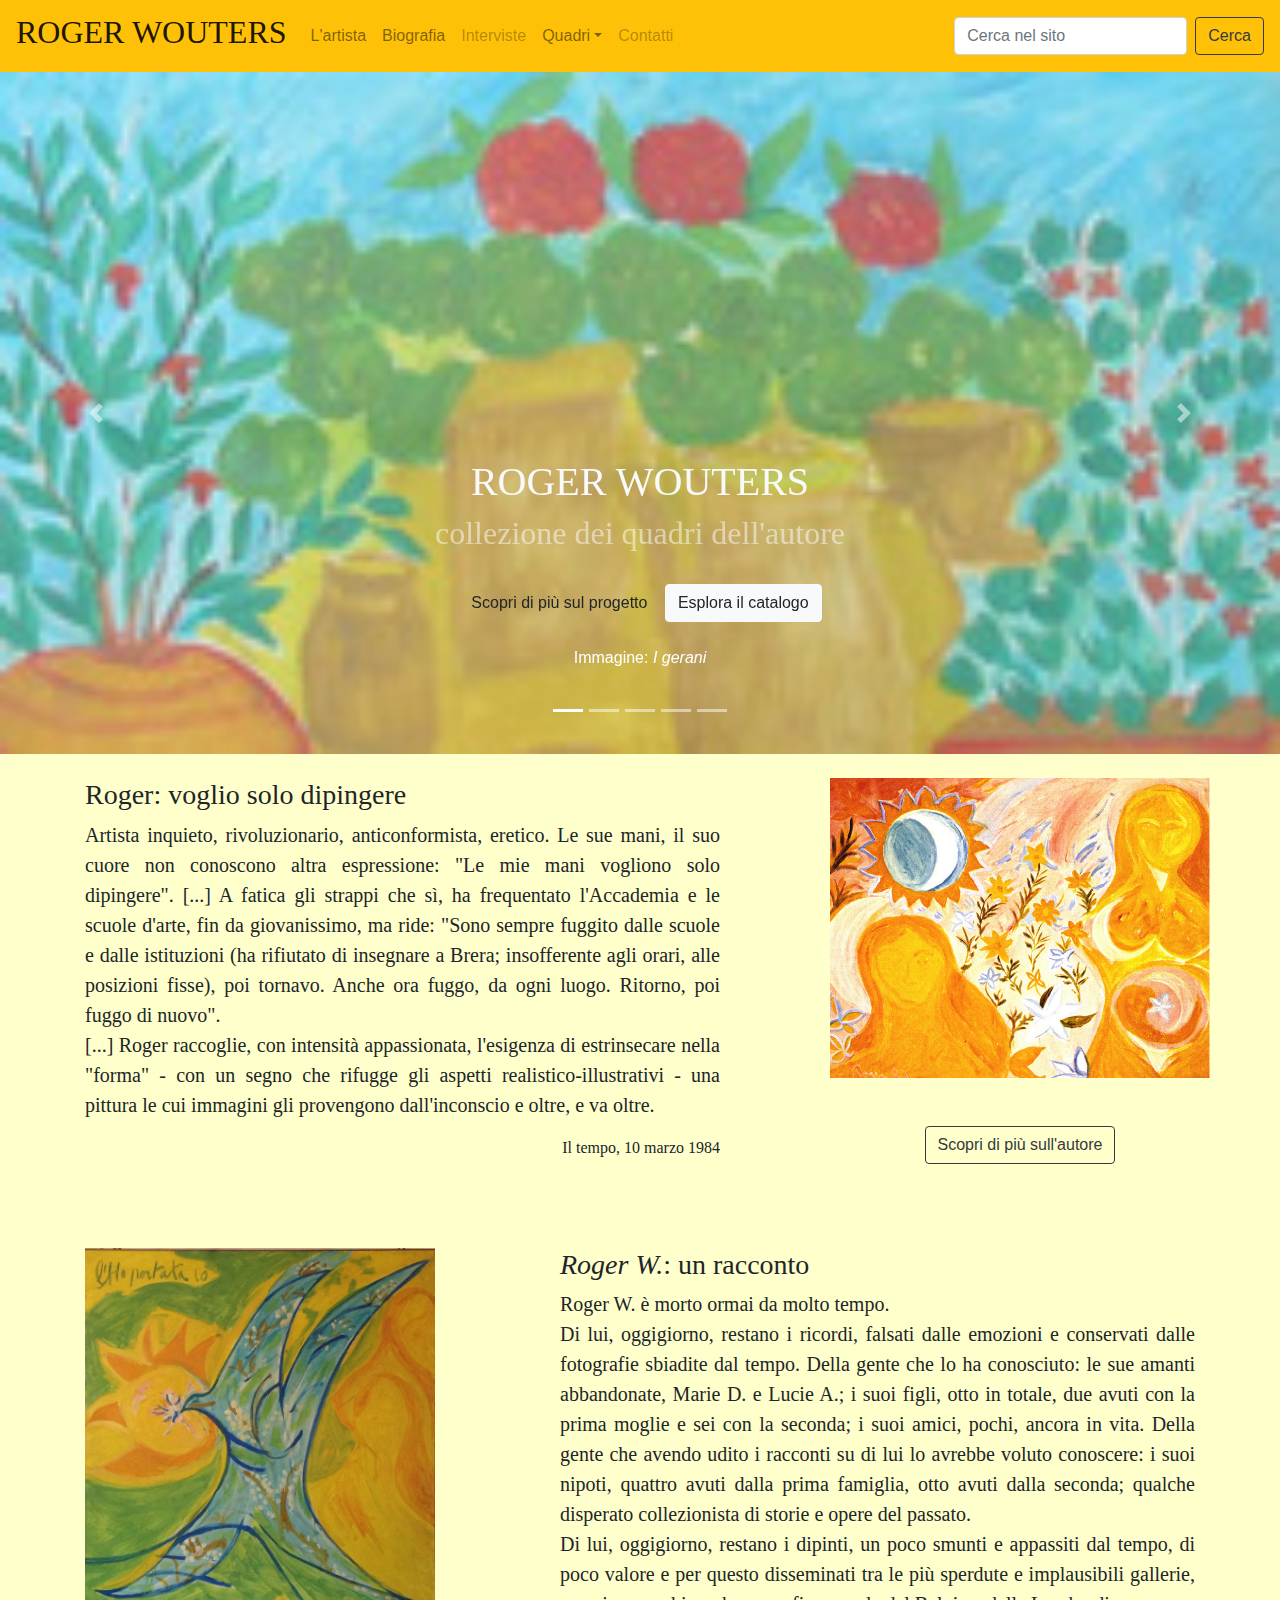
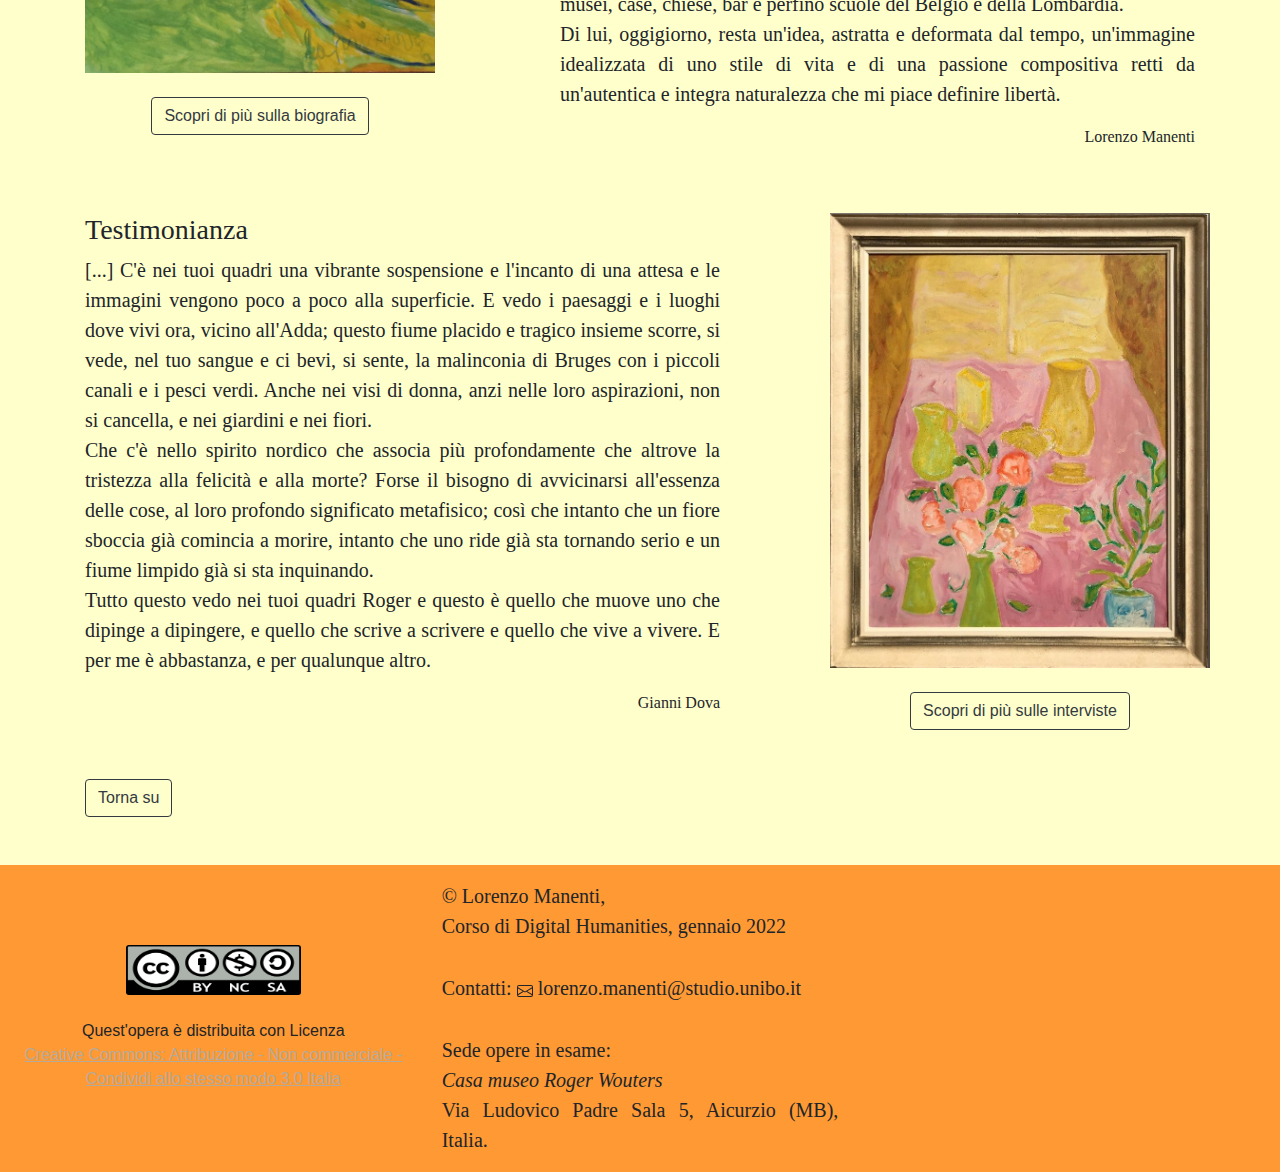
==== index.html @ 57251feb "Add files via upload" ====
<!DOCTYPE html>
<html lang="it">

<head>
	<title>ROGER WOUTERS</title>

	<!-- I meta servono per metadatare cioé descrivere il mio documento -->
	<meta charset="UTF-8" />
	<meta name="keywords" content="Roger Wouters, Lorenzo Manenti, arte" />
	<meta name="description" content="Opere e biografia di Roger Wouters" />
	<meta name="author" content="Lorenzo Manenti" />
	<meta name="viewport" content="width=device-width, intial-scale=1-0" />
	<!--Dovrebbe essere per rendere responsive-->
	<!--metadati DC-->
	<meta name="DC.title" content="I quadri di Roger Wouters">
	<meta name="DC.creator" content="Lorenzo Manenti">
	<meta name="DC.subject" content="raccolta">
	<meta name="DC.subject" content="quadri Roger Wouters">
	<meta name="DC.subject" content="pittura">
	<meta name="DC.subject" content="XML/TEI">
	<meta name="DC.description" content="raccolta completa dei quadri di Roger Wouters con informazioni sulla vita dell'autore">
	<meta name="DC.publisher" content="Università di Bologna">
	<meta name="DC.date" content="2022-01-27">
	<meta name="DC.type" content="sito web">
	<meta name="DC.format" content="HTML/CSS/JS/XML">
	<meta name="DC.identifier" content="htpps://www."> <!--ATT.da mettere quando si mette su github-->
	<meta name="DC.source" content="...">
	<meta name="DC.language" content="it">
	<meta name="DC.relation" content="http://www.rogerwouters.com">
	<meta name="DC.coverage" content="Bologna">
	<meta name="DC.rights" content="Copyright 2022 Lorenzo Manenti - Attribuzione - Non commerciale - Condividi allo stesso modo 3.0 Italia (CC BY-NC-SA)">

	<link rel="stylesheet" type="text/css" href="bootstrap/css/bootstrap.min.css">
	<link rel="stylesheet" href="style/style.css" />
	<!--voglio utilizzare i nomi delle icone di google così come sono nel CSS google-->
	<link rel="stylesheet" href="https://fonts.googleapis.com/icon?family=Material+Icons">



</head>

<body>
	<header>
		<!--da capire H1--->
		<!--Ho usato Bootstrap per fare la navbar-->
		<nav class="navbar navbar-expand-lg navbar-light bg-warning">
			<a class="navbar-brand menu-item active" href="index.html">
				<h2>ROGER WOUTERS</h2>
			</a>
			<button class="navbar-toggler" type="button" data-toggle="collapse" data-target="#navbarScroll" aria-controls="navbarScroll" aria-expanded="false" aria-label="Toggle navigation">
				<span class="navbar-toggler-icon"></span>
			</button>
			<div class="collapse navbar-collapse" id="navbarScroll">
				<ul class="navbar-nav mr-auto my-2 my-lg-0 navbar-nav-scroll" style="max-height: 100px;">
					<li class="nav-item">
						<a class="nav-link menu-item" href="artista.html">L'artista<span class="sr-only">(current)</span></a>
					</li>
					<li class="nav-item">
						<a class="nav-link menu-item" href="biografia.html">Biografia</a>
					</li>
					<li class="nav-item">
						<a class="nav-link disabled menu-item">Interviste</a>
					</li>
					<li class="nav-item dropdown">
						<a class="nav-link dropdown-toggle menu-item" href="browser.html" id="navbarScrollingDropdown" role="button" data-toggle="dropdown" aria-expanded="false">Quadri</a>
						<ul class="dropdown-menu" aria-labelledby="navbarScrollingDropdown">
							<li><a class="dropdown-item menu-item" href="browser.html">Tutti i quadri</a></li>
							<li>
								<hr class="dropdown-divider">
							</li>
							<li><a class="dropdown-item menu-item" href="disabled">Primi anni</a></li>
							<li><a class="dropdown-item menu-item" href="anniitaliani.html">Anni italiani</a></li>
							<li><a class="dropdown-item menu-item" href="disabled">Ultimi anni</a></li>
						</ul>
					</li>
					<li class="nav-item">
						<a class="nav-link disabled menu-item">Contatti</a>
					</li>
				</ul>
				<form class="d-flex">
					<input class="form-control mr-2" type="search" placeholder="Cerca nel sito" aria-label="Cerca nel sito">
					<button class="btn btn-outline-dark" type="submit">Cerca</button>
				</form>
			</div>
		</nav>

		<div id="carouselExampleCaptions" class="carousel carousel-home slide" data-ride="carousel">
			<ol class="carousel-indicators p-3">
				<li data-target="#carouselExampleCaptions" data-slide-to="0" class="active"></li>
				<li data-target="#carouselExampleCaptions" data-slide-to="1"></li>
				<li data-target="#carouselExampleCaptions" data-slide-to="2"></li>
				<li data-target="#carouselExampleCaptions" data-slide-to="3"></li>
				<li data-target="#carouselExampleCaptions" data-slide-to="4"></li>
			</ol>
			<div class="carousel-inner">
				<div class="carousel-item active">
					<img src="immaginimod/tulipanisfondo.jpeg" class="d-block w-100" alt="I tulipani" id="tulipani">
					<div class="carousel-caption d-none d-md-block p-5">
						<h1 class="text-light">ROGER WOUTERS</h1>
						<h2 class="text-white-50">collezione dei quadri dell'autore</h2>
						<a href="#scopri-di-piu" class="btn btn-blue mt-4" title="Scopri di più">Scopri di
							più sul progetto</a>
						<a href="browser.html" class="btn btn-light mt-4" title="Esplora il catalogo">Esplora il catalogo</a>
						<p class="img-caption mt-4">Immagine: <em>I gerani</em></p>
					</div>
				</div>

				<div class="carousel-item">
					<img src="immaginimod/dehandvissfondo.jpeg" class="d-block w-100" alt="holland" id="tulipani">
					<div class="carousel-caption d-none d-md-block p-5">
						<h1 class="text-light">ROGER WOUTERS</h1>
						<h2 class="text-white-50">collezione dei quadri dell'autore</h2>
						<a href="#scopri-di-piu" class="btn btn-blue mt-4" title="Scopri di più">Scopri di
							più sui primi anni</a>
						<a href="browser.html" class="btn btn-light mt-4" title="Esplora il catalogo">Esplora il catalogo</a>
						<p class="img-caption mt-4">Immagine: <em>De Handvis</em></p>
					</div>
				</div>
				<div class="carousel-item">
					<img src="immaginimod/paesaggioinvernalesfondo.jpeg" class="d-block w-100" alt="paesaggio invernale">
					<div class="carousel-caption d-none d-md-block p-5">
						<h1 class="text-light">ROGER WOUTERS</h1>
						<h2 class="text-light-50">collezione dei quadri dell'autore</h2>
						<a href="#scopri-di-piu" class="btn btn-blue mt-4" title="Scopri di più">Scopri di più sugli anni italiani</a>
						<a href="browser.html" class="btn btn-light mt-4" title="Esplora il catalogo">Esplora il catalogo</a>
						<p class="img-caption mt-4">Immagine: <em>Paesaggio invernale</em></p>
					</div>
				</div>
				<div class="carousel-item">
					<img src="immaginimod/ramiromod.jpg" class="d-block w-100" alt="ramiro" id="tulipani">
					<div class="carousel-caption d-none d-md-block p-5">
						<h1 class="text-light">ROGER WOUTERS</h1>
						<h2 class="text-white-50">collezione dei quadri dell'autore</h2>
						<a href="#scopri-di-piu" class="btn btn-blue mt-4" title="Scopri di più">Scopri di
							più sugli ultimi anni</a>
						<a href="browser.html" class="btn btn-light mt-4" title="Esplora il catalogo">Esplora il catalogo</a>
						<p class="img-caption mt-4">Immagine: <em>Ramiro</em></p>
					</div>
				</div>
			</div>
			<a class="carousel-control-prev" href="#carouselExampleCaptions" role="button" data-slide="prev" title="Avanti">
				<span class="carousel-control-prev-icon" aria-hidden="true"></span>
				<span class="sr-only">Previous</span>
			</a>
			<a class="carousel-control-next" href="#carouselExampleCaptions" role="button" data-slide="next" title="Indietro">
				<span class="carousel-control-next-icon" aria-hidden="true"></span>
				<span class="sr-only">Next</span>
			</a>
		</div>
	</header>


	<section id="sfondo">
		<div class="container">
			<br>
			<div class="row placeholder">
				<div class="col-md-7">
					<h3>Roger: voglio solo dipingere</h3>
					<p class="lead">
						Artista inquieto, rivoluzionario, anticonformista, eretico.
						Le sue mani, il suo cuore non conoscono altra espressione: "Le mie mani vogliono solo dipingere". [...] A fatica gli strappi che
						sì, ha frequentato l'Accademia e le scuole d'arte, fin da giovanissimo, ma ride: "Sono sempre fuggito dalle scuole e dalle istituzioni (ha rifiutato di insegnare a Brera; insofferente agli orari, alle posizioni fisse), poi tornavo. Anche ora fuggo, da ogni luogo. Ritorno, poi fuggo di nuovo".
						<br>
						[...] Roger raccoglie, con intensità appassionata, l'esigenza di estrinsecare nella "forma" - con un segno che rifugge gli aspetti realistico-illustrativi - una pittura le cui immagini gli provengono dall'inconscio e oltre, e va oltre.
					</p>
					<p id="firma">
					Il tempo, 10 marzo 1984
					</p>
					<br>
				</div>
				<div class="col-md-1">
				</div>
				<div class="col-md-4">
					<div class="row">
						<img class="img-fluid" src="immagini/madreefiglia.jpeg" alt="Madre e figlia" title="Madre e figlia, 1967">
					</div>
					<br>
					<br>
					<div class="row">
						<a href="artista.html" class="btn btn-outline-dark mx-auto">Scopri di più sull'autore</a>
					</div>
				</div>
			</div>
			<br>
			<br>
			<div class="row placeholder">
				<div class="col-md-4"> 
					<img class="img-fluid" src="immagini/lhoportataio.jpeg" alt="L'ho portata io" title="L'ho portata io, 1982">
					<br>
					<br>
					<div class="row">
						<a href="biografia.html" class="btn btn-outline-dark mx-auto">Scopri di più sulla biografia</a>
					</div>
				</div>
				<div class="col-md-1">
				</div>
				<div class="col-md-7">
					<h3><i>Roger W.</i>: un racconto</h3>
					<p class="lead">
					Roger W. è morto ormai da molto tempo. 
					<br>
					Di lui, oggigiorno, restano i ricordi, falsati dalle emozioni e conservati dalle fotografie sbiadite dal tempo. Della gente che lo ha conosciuto: le sue amanti abbandonate, Marie D. e Lucie A.; i suoi figli, otto in totale, due avuti con la prima moglie e sei con la seconda; i suoi amici, pochi, ancora in vita. Della gente che avendo udito i racconti su di lui lo avrebbe voluto conoscere: i suoi nipoti, quattro avuti dalla prima famiglia, otto avuti dalla seconda; qualche disperato collezionista di storie e opere del passato. 
					<br>
					Di lui, oggigiorno, restano i dipinti, un poco smunti e appassiti dal tempo, di poco valore e per questo disseminati tra le più sperdute e implausibili gallerie, musei, case, chiese, bar e perfino scuole del Belgio e della Lombardia. 
					<br>
					Di lui, oggigiorno, resta un'idea, astratta e deformata dal tempo, un'immagine idealizzata di uno stile di vita e di una passione compositiva retti da un'autentica e integra naturalezza che mi piace definire libertà.
					</p>
					<p id="firma">
					Lorenzo Manenti
					</p>
				</div>
			</div>
			<br>
			<br>
			<div class="row placeholder">
				<div class="col-md-7">
					<h3>Testimonianza</h3>
					<p class="lead">
						[...] C'è nei tuoi quadri una vibrante sospensione e l'incanto di una attesa e le immagini vengono poco a poco alla superficie. E vedo i paesaggi e i luoghi dove vivi ora, vicino all'Adda; questo fiume placido e tragico insieme scorre, si vede, nel tuo sangue e ci bevi, si sente, la malinconia di Bruges con i piccoli canali e i pesci verdi. Anche nei visi di donna, anzi nelle loro aspirazioni, non si cancella, e nei giardini e nei fiori.
						<br>
						Che c'è nello spirito nordico che associa più profondamente che altrove la tristezza alla felicità e alla morte? Forse il bisogno di avvicinarsi all'essenza delle cose, al loro profondo significato metafisico; così che intanto che un
						fiore sboccia già comincia a morire, intanto che uno ride già sta tornando serio e un fiume limpido già si sta inquinando.
						<br>
						Tutto questo vedo nei tuoi quadri Roger e questo è quello che muove uno che dipinge a dipingere, e quello che scrive a scrivere e quello che vive a vivere.
						E per me è abbastanza, e per qualunque altro.
						<br>
					</p> 
					<p id="firma">
					Gianni Dova
					</p>
				</div>	
				<div class="col-md-1">
				</div>
				<div class="col-md-4">
					<div class="row">
						<img class="img-fluid" src="immagini/zondagmorgencopia.jpeg" alt="Zondag morgen" title="Zondag morgen, 1969">
					</div>
					<br>
					<div class="row">
						<a href="interviste.html" class="btn btn-outline-dark mx-auto">Scopri di più sulle interviste</a>
					</div>
				</div>
			</div>
		</div>
		<br>
		<br>
		<!--TASTO TORNA SU collegato id="top" nella navbar-->
		<div class="container">
			<a href="#top" class="btn btn-outline-dark">Torna su</a>
		</div>
		<br>
		<br>
	</section>
	<footer>
		<div class="container-fluid">
		    <div class="row justify-content-between align-items-center">
			    <div class="col-md-4">
			        <a rel="license" href="https://creativecommons.org/licenses/by-nc-sa/3.0/it/" target="_blank"><img alt="Licenza Creative Commons" src="creativecommons.png" id="creative">
			        <br>
			        <br>
			        </a>
			        Quest'opera è distribuita con Licenza
			        <br>
			        <a rel="license" href="http://creativecommons.org/licenses/by-nc-nd/3.0/" class="link" target="_blank">Creative Commons: Attribuzione - Non commerciale - Condividi allo stesso modo 3.0 Italia</a>
			    </div>
			    <div class="col-md-4">
			       	<p class="lead mb-0 pb-1 pt-1">&copy; Lorenzo Manenti, 
			       	<br>
			        Corso di Digital Humanities, gennaio 2022
			    	</p>
			        <br>
				    <p class="lead mb-0 pb-1 pt-1">
				    <b>Contatti:</b>
				    <svg xmlns="http://www.w3.org/2000/svg" width="16" height="16" fill="currentColor" class="bi bi-envelope" viewBox="0 0 16 16">
				    <path d="M0 4a2 2 0 0 1 2-2h12a2 2 0 0 1 2 2v8a2 2 0 0 1-2 2H2a2 2 0 0 1-2-2V4zm2-1a1 1 0 0 0-1 1v.217l7 4.2 7-4.2V4a1 1 0 0 0-1-1H2zm13 2.383-4.758 2.855L15 11.114v-5.73zm-.034 6.878L9.271 8.82 8 9.583 6.728 8.82l-5.694 3.44A1 1 0 0 0 2 13h12a1 1 0 0 0 .966-.739zM1 11.114l4.758-2.876L1 5.383v5.73z"/>
				    </svg>
				    lorenzo.manenti@studio.unibo.it
				    </p>
				    <br>
				    <p class="lead mb-0 pb-1 pt-1"><b>Sede opere in esame:</b> 
			        <br><i>Casa museo Roger Wouters</i> 
			        <br>Via Ludovico Padre Sala 5, Aicurzio (MB), Italia. 
			        </p>
			    </div>
			    <div class="col-md-4">
			        <iframe src="https://www.google.com/maps/embed?pb=!1m18!1m12!1m3!1d697.3986298194437!2d9.41319182925009!3d45.63888139869395!2m3!1f0!2f0!3f0!3m2!1i1024!2i768!4f13.1!3m3!1m2!1s0x4786b19a88869ffb%3A0xf96f136ffa3da013!2sVia%20Padre%20Antonio%20Ludovico%20Sala%2C%205%2C%2020886%20Aicurzio%20MB!5e0!3m2!1sit!2sit!4v1643198783852!5m2!1sit!2sit" width="600" height="450" style="border:0;" allowfullscreen="" loading="lazy"></iframe>
			    </div>
		   	</div>
		</div>
	</footer>
	<script src="https://code.jquery.com/jquery-3.5.1.slim.min.js" integrity="sha384-DfXdz2htPH0lsSSs5nCTpuj/zy4C+OGpamoFVy38MVBnE+IbbVYUew+OrCXaRkfj" crossorigin="anonymous"></script>
	<!--Bootstrap JS -->
	<script src="bootstrap/js/bootstrap.bundle.min.js"> </script>
	<!--importazione jquery necessaria per Bootstrap -->

</body>

</html>
---- style/style.css ----
/* ELEMENTI */
h1 {
  font-family: copperplate;
}

h2 {
  font-family: copperplate;
  text-align: center;
}

h3 {
  font-family: copperplate;
  text-align: justify;
}

h6 {
  font-family: garamond;
  text-align: center;
}

table {
  border: 5px;
}

footer {
  background-color: #ff9933;
  text-align: center;
}

iframe {
  height:300px;
  width:400px;
  align-items: center;
}

a {
  color: #B5AA99;
  text-decoration: underline;
}

a:hover {
  color: #006B60;
  font-weight: 900;
}

a.btn {
  text-decoration: none;
}

/* CLASSI */
.menu-item {
  text-decoration: none;
}

.lead {
  font-family: garamond;
  text-align: justify;
}

#paratesto {
  font-family: copperplate;
  text-align: right;
}

.aside-card {
  width: 12rem;
  background-color: yellow
}

.breadcrumb {
  background: transparent;
}

.breadcrumb-link {
  color: #6c757d;
}

/* ID */
#fasciaintestazione {
  background-color: #ffff99;
  text-align: center;
  border-bottom: ;
}

#tulipani {
  opacity: 0.8;
}

#madreefiglia {
  opacity: 0.5;
}

#navbar {
  background-color: #ffb84d;
}

#sfondo {
  background-color: #ffffcc;
}

#bottonenavbar {
  align-content: grid-row-end;
}

#nero {
  color: black;
}

#cercailquadro {
  margin-right: 10px;
}

#firma {
  font-family: copperplate;
  text-align: right;
}

#licenza {
  border-width: 0;
  width: 60px;
  margin-right: 5px;
}

#creative {
  height:50px;
  width:175px;
}
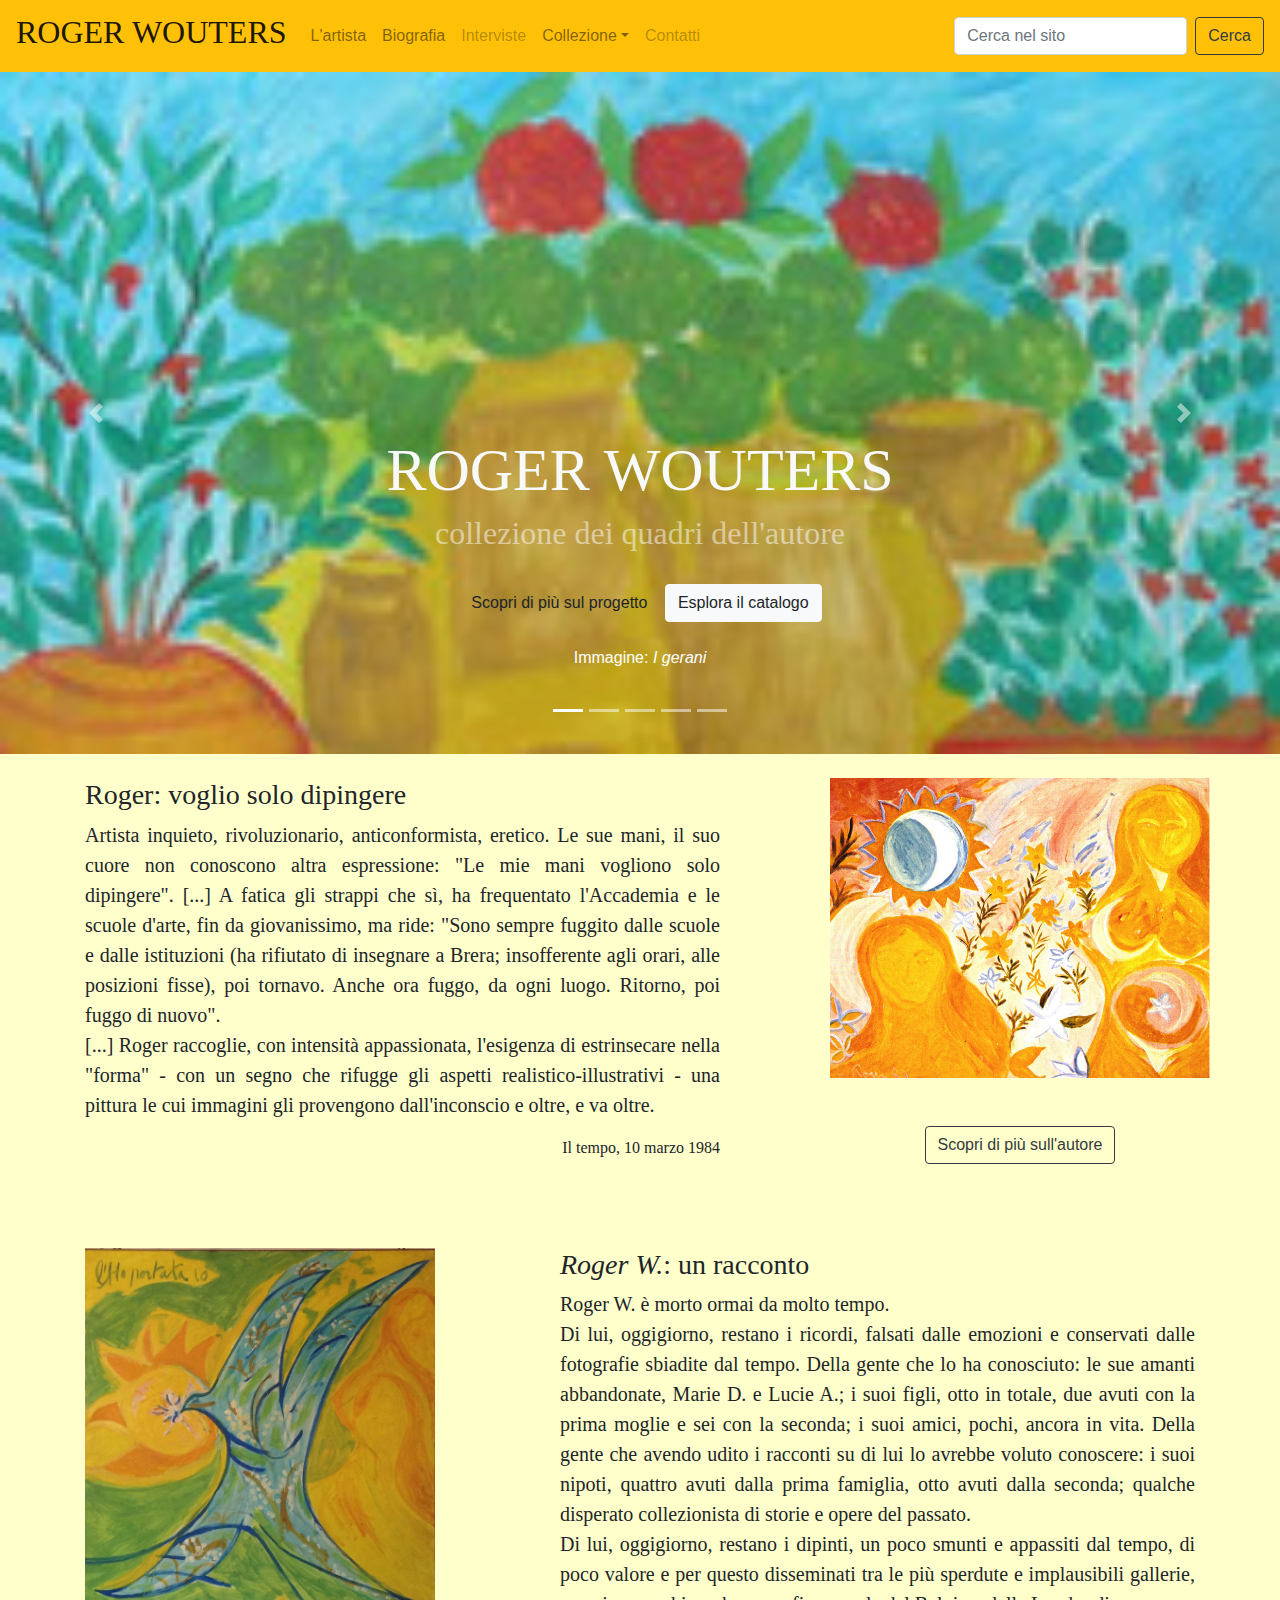
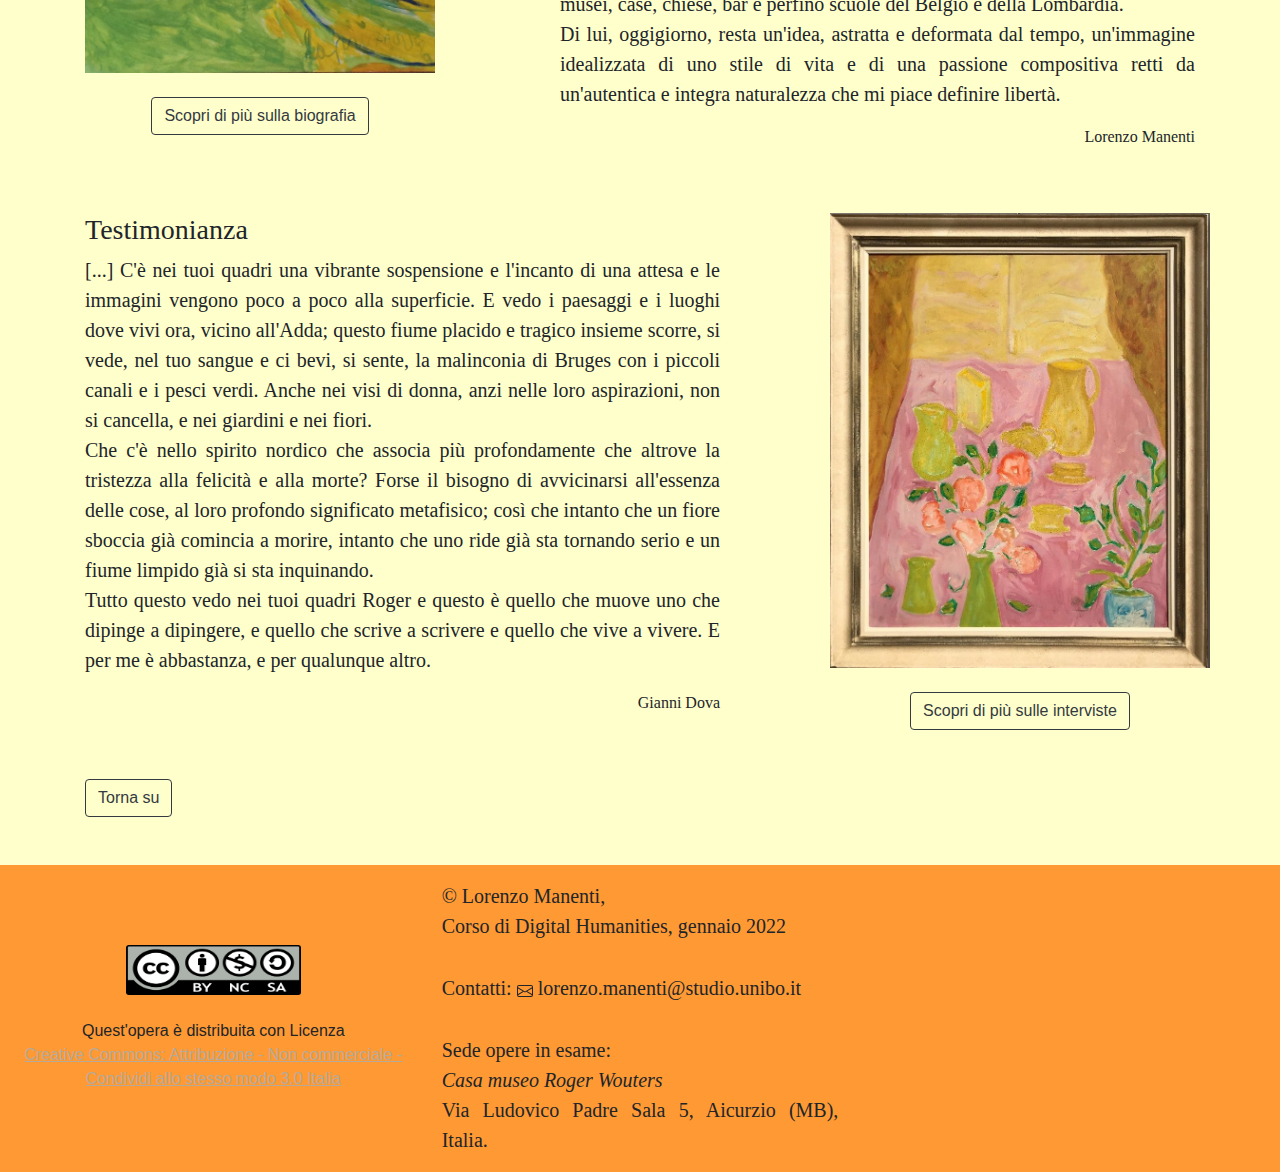
==== commit cdb65028: "Add files via upload" ====
--- a/index.html
+++ b/index.html
@@ -6,10 +6,10 @@
 
 	<!-- I meta servono per metadatare cioé descrivere il mio documento -->
 	<meta charset="UTF-8" />
-	<meta name="keywords" content="Roger Wouters, Lorenzo Manenti, arte" />
-	<meta name="description" content="Opere e biografia di Roger Wouters" />
-	<meta name="author" content="Lorenzo Manenti" />
-	<meta name="viewport" content="width=device-width, intial-scale=1-0" />
+	<meta name="keywords" content="Roger Wouters, Lorenzo Manenti, arte"/>
+	<meta name="description" content="Opere e biografia di Roger Wouters"/>
+	<meta name="author" content="Lorenzo Manenti"/>
+	<meta name="viewport" content="width=device-width, intial-scale=1-0"/>
 	<!--Dovrebbe essere per rendere responsive-->
 	<!--metadati DC-->
 	<meta name="DC.title" content="I quadri di Roger Wouters">
@@ -23,8 +23,7 @@
 	<meta name="DC.date" content="2022-01-27">
 	<meta name="DC.type" content="sito web">
 	<meta name="DC.format" content="HTML/CSS/JS/XML">
-	<meta name="DC.identifier" content="htpps://www."> <!--ATT.da mettere quando si mette su github-->
-	<meta name="DC.source" content="...">
+	<meta name="DC.identifier" content="https://lorenzomanenti19.github.io/rogerwouters/"> 
 	<meta name="DC.language" content="it">
 	<meta name="DC.relation" content="http://www.rogerwouters.com">
 	<meta name="DC.coverage" content="Bologna">
@@ -41,7 +40,6 @@
 
 <body>
 	<header>
-		<!--da capire H1--->
 		<!--Ho usato Bootstrap per fare la navbar-->
 		<nav class="navbar navbar-expand-lg navbar-light bg-warning">
 			<a class="navbar-brand menu-item active" href="index.html">
@@ -53,7 +51,7 @@
 			<div class="collapse navbar-collapse" id="navbarScroll">
 				<ul class="navbar-nav mr-auto my-2 my-lg-0 navbar-nav-scroll" style="max-height: 100px;">
 					<li class="nav-item">
-						<a class="nav-link menu-item" href="artista.html">L'artista<span class="sr-only">(current)</span></a>
+						<a class="nav-link menu-item" href="artista.html">L'artista</a>
 					</li>
 					<li class="nav-item">
 						<a class="nav-link menu-item" href="biografia.html">Biografia</a>
@@ -62,14 +60,14 @@
 						<a class="nav-link disabled menu-item">Interviste</a>
 					</li>
 					<li class="nav-item dropdown">
-						<a class="nav-link dropdown-toggle menu-item" href="browser.html" id="navbarScrollingDropdown" role="button" data-toggle="dropdown" aria-expanded="false">Quadri</a>
+						<a class="nav-link dropdown-toggle menu-item" href="browser.html" id="navbarScrollingDropdown" role="button" data-toggle="dropdown" aria-expanded="false">Collezione</a>
 						<ul class="dropdown-menu" aria-labelledby="navbarScrollingDropdown">
 							<li><a class="dropdown-item menu-item" href="browser.html">Tutti i quadri</a></li>
 							<li>
 								<hr class="dropdown-divider">
 							</li>
 							<li><a class="dropdown-item menu-item" href="disabled">Primi anni</a></li>
-							<li><a class="dropdown-item menu-item" href="anniitaliani.html">Anni italiani</a></li>
+							<li><a class="dropdown-item menu-item" href="disabled">Anni italiani</a></li>
 							<li><a class="dropdown-item menu-item" href="disabled">Ultimi anni</a></li>
 						</ul>
 					</li>
@@ -94,7 +92,7 @@
 			</ol>
 			<div class="carousel-inner">
 				<div class="carousel-item active">
-					<img src="immaginimod/tulipanisfondo.jpeg" class="d-block w-100" alt="I tulipani" id="tulipani">
+					<img src="immaginimod/tulipanisfondo.jpeg" class="d-block w-100" alt="I gerani" id="Gerani">
 					<div class="carousel-caption d-none d-md-block p-5">
 						<h1 class="text-light">ROGER WOUTERS</h1>
 						<h2 class="text-white-50">collezione dei quadri dell'autore</h2>
@@ -106,12 +104,11 @@
 				</div>
 
 				<div class="carousel-item">
-					<img src="immaginimod/dehandvissfondo.jpeg" class="d-block w-100" alt="holland" id="tulipani">
+					<img src="immaginimod/dehandvissfondo.jpeg" class="d-block w-100" alt="De handvis" id="De handvis">
 					<div class="carousel-caption d-none d-md-block p-5">
 						<h1 class="text-light">ROGER WOUTERS</h1>
 						<h2 class="text-white-50">collezione dei quadri dell'autore</h2>
-						<a href="#scopri-di-piu" class="btn btn-blue mt-4" title="Scopri di più">Scopri di
-							più sui primi anni</a>
+						<a href="#scopri-di-piu" class="btn btn-blue mt-4" title="Scopri di più">Scopri di più sui primi anni</a>
 						<a href="browser.html" class="btn btn-light mt-4" title="Esplora il catalogo">Esplora il catalogo</a>
 						<p class="img-caption mt-4">Immagine: <em>De Handvis</em></p>
 					</div>
@@ -131,8 +128,7 @@
 					<div class="carousel-caption d-none d-md-block p-5">
 						<h1 class="text-light">ROGER WOUTERS</h1>
 						<h2 class="text-white-50">collezione dei quadri dell'autore</h2>
-						<a href="#scopri-di-piu" class="btn btn-blue mt-4" title="Scopri di più">Scopri di
-							più sugli ultimi anni</a>
+						<a href="#scopri-di-piu" class="btn btn-blue mt-4" title="Scopri di più">Scopri di più sugli ultimi anni</a>
 						<a href="browser.html" class="btn btn-light mt-4" title="Esplora il catalogo">Esplora il catalogo</a>
 						<p class="img-caption mt-4">Immagine: <em>Ramiro</em></p>
 					</div>
@@ -292,7 +288,6 @@
 	<!--Bootstrap JS -->
 	<script src="bootstrap/js/bootstrap.bundle.min.js"> </script>
 	<!--importazione jquery necessaria per Bootstrap -->
-
 </body>
 
 </html>--- a/style/style.css
+++ b/style/style.css
@@ -1,6 +1,7 @@
 /* ELEMENTI */
 h1 {
   font-family: copperplate;
+  font-size:60px;
 }
 
 h2 {
